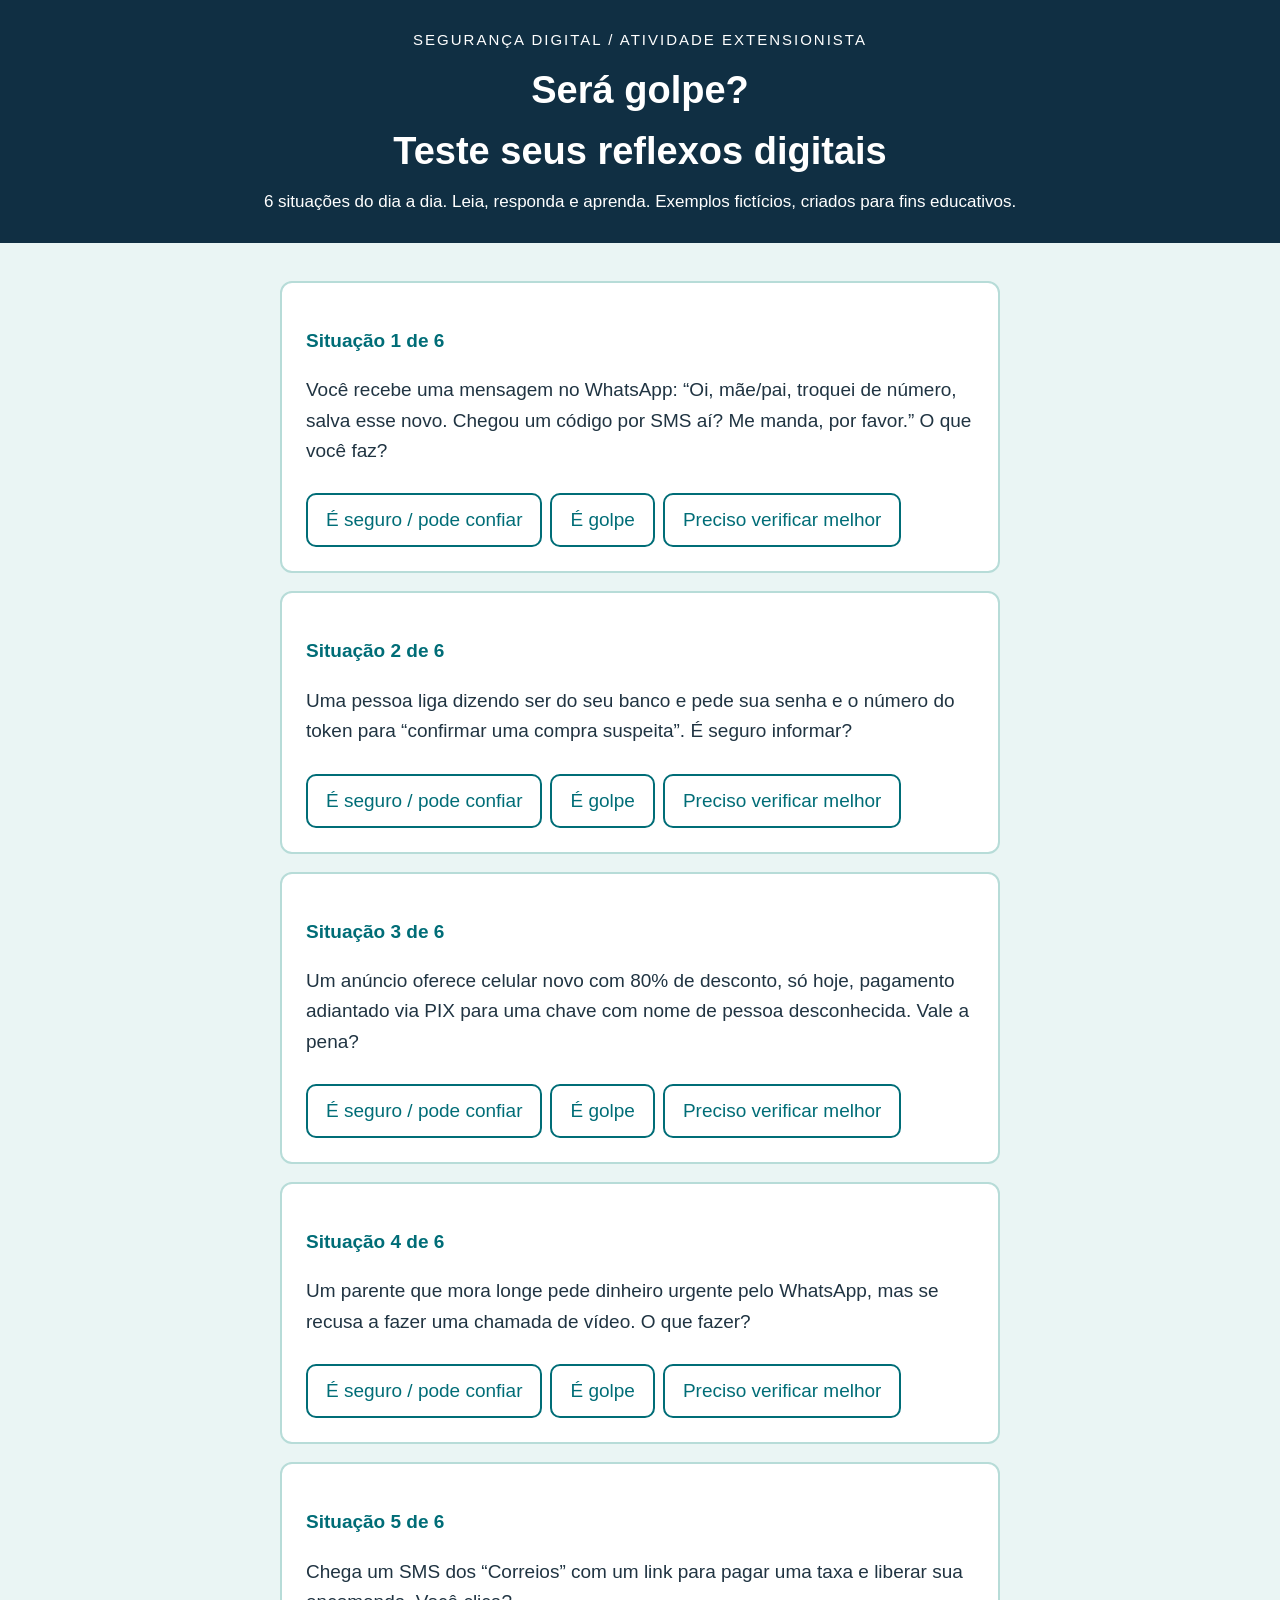
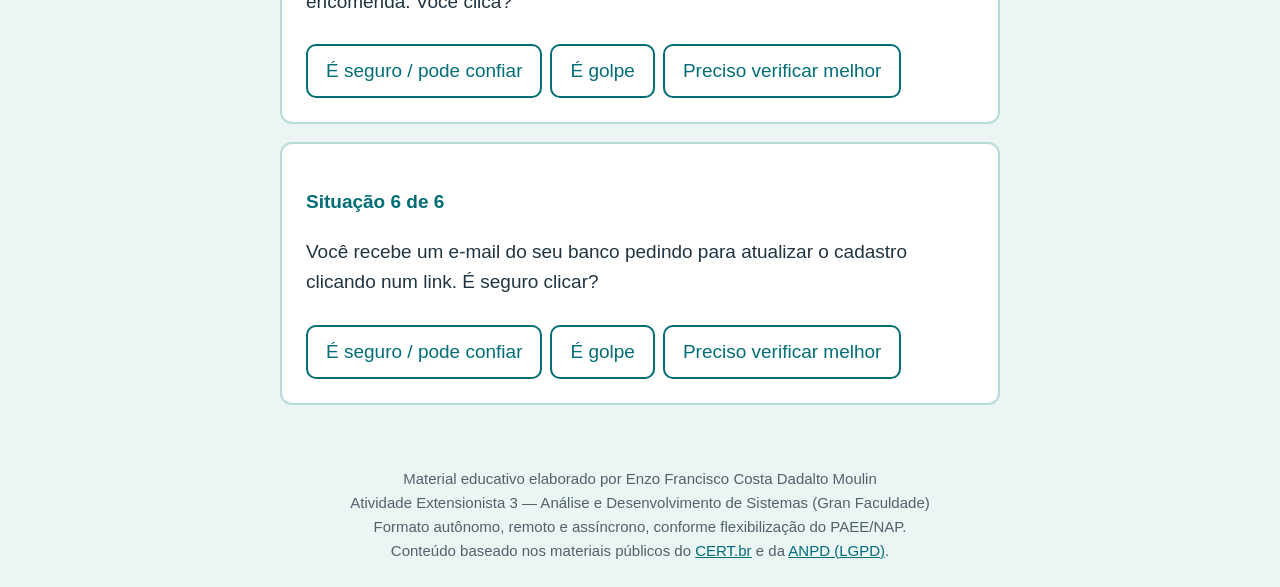
==== index.html @ cc142954 "AE3: página educativa interativa Será golpe?" ====
<!DOCTYPE html>
<html lang="pt-BR">
<head>
<meta charset="UTF-8">
<meta name="viewport" content="width=device-width, initial-scale=1.0">
<title>Será golpe? Teste seus reflexos digitais</title>
<style>
  :root { --navy:#102F43; --teal:#006D77; --pale:#EAF5F4; --ink:#203442; }
  * { box-sizing:border-box; }
  body { font-family:Verdana,Arial,sans-serif; background:var(--pale); color:var(--ink);
         margin:0; padding:0; font-size:19px; line-height:1.6; }
  header { background:var(--navy); color:#fff; padding:28px 20px; text-align:center; }
  header p { margin:6px 0 0; font-size:17px; }
  main { max-width:760px; margin:0 auto; padding:20px; }
  .card { background:#fff; border:2px solid #B7DCD8; border-radius:12px; padding:24px; margin:18px 0; }
  .qnum { color:var(--teal); font-weight:bold; }
  button { font-size:19px; padding:14px 18px; margin:8px 8px 0 0; border-radius:10px;
           border:2px solid var(--teal); background:#fff; color:var(--teal); cursor:pointer; }
  button:hover, button:focus { background:var(--teal); color:#fff; outline:3px solid #ffb703; }
  .feed { display:none; margin-top:16px; padding:16px; border-radius:10px; }
  .feed.ok { display:block; background:#e6f4ea; border:2px solid #1e7e34; }
  .feed.no { display:block; background:#fdecea; border:2px solid #b00020; }
  #resultado { display:none; }
  footer { text-align:center; font-size:15px; color:#52616C; padding:24px 16px; }
  a { color:var(--teal); }
</style>
</head>
<body>
<header>
  <div style="letter-spacing:2px;font-size:15px;">SEGURANÇA DIGITAL / ATIVIDADE EXTENSIONISTA</div>
  <h1 style="margin:8px 0 0;">Será golpe?<br>Teste seus reflexos digitais</h1>
  <p>6 situações do dia a dia. Leia, responda e aprenda. Exemplos fictícios, criados para fins educativos.</p>
</header>
<main id="quiz"></main>
<section class="card" id="resultado" aria-live="polite"></section>
<footer>
  Material educativo elaborado por Enzo Francisco Costa Dadalto Moulin<br>
  Atividade Extensionista 3 — Análise e Desenvolvimento de Sistemas (Gran Faculdade)<br>
  Formato autônomo, remoto e assíncrono, conforme flexibilização do PAEE/NAP.<br>
  Conteúdo baseado nos materiais públicos do <a href="https://cartilha.cert.br">CERT.br</a>
  e da <a href="https://www.gov.br/anpd/pt-br/legislacao">ANPD (LGPD)</a>.
</footer>
<script>
var PERGUNTAS = [
  { t: "Você recebe uma mensagem no WhatsApp: “Oi, mãe/pai, troquei de número, salva esse novo. Chegou um código por SMS aí? Me manda, por favor.” O que você faz?",
    exp: "É golpe. O código do SMS é a chave da sua conta: quem tem o código assume o seu WhatsApp. Nunca compartilhe códigos recebidos por SMS." },
  { t: "Uma pessoa liga dizendo ser do seu banco e pede sua senha e o número do token para “confirmar uma compra suspeita”. É seguro informar?",
    exp: "É golpe. Banco de verdade nunca pede senha nem token por telefone. Desligue e ligue você para o número oficial do banco." },
  { t: "Um anúncio oferece celular novo com 80% de desconto, só hoje, pagamento adiantado via PIX para uma chave com nome de pessoa desconhecida. Vale a pena?",
    exp: "É golpe. Desconto exagerado + pressa + PIX para desconhecido são os três sinais clássicos. Compre apenas em lojas e sites que você já conhece." },
  { t: "Um parente que mora longe pede dinheiro urgente pelo WhatsApp, mas se recusa a fazer uma chamada de vídeo. O que fazer?",
    exp: "Desconfie e verifique por outro canal: ligue para o número antigo da pessoa ou fale com outro familiar antes de transferir qualquer valor." },
  { t: "Chega um SMS dos “Correios” com um link para pagar uma taxa e liberar sua encomenda. Você clica?",
    exp: "É golpe (phishing). Correios e bancos não cobram taxas por SMS com link. Apague a mensagem e consulte apenas o site ou aplicativo oficial." },
  { t: "Você recebe um e-mail do seu banco pedindo para atualizar o cadastro clicando num link. É seguro clicar?",
    exp: "É golpe (na maioria dos casos). Não clique no link do e-mail: abra o aplicativo oficial do banco ou digite você o endereço do site. Links por e-mail podem levar a páginas falsas." }
];
var OPS = ["É seguro / pode confiar", "É golpe", "Preciso verificar melhor"];
// índice da resposta correta por pergunta (0, 1 ou 2)
var CERTAS = [1, 1, 1, 2, 1, 1];
var acertos = 0, respondidas = 0;
var box = document.getElementById("quiz");

PERGUNTAS.forEach(function(p, i) {
  var c = document.createElement("div");
  c.className = "card";
  var h = "<p><span class='qnum'>Situação " + (i+1) + " de 6</span></p><p>" + p.t + "</p>";
  OPS.forEach(function(op, j) {
    h += "<button data-q='" + i + "' data-o='" + j + "'>" + op + "</button>";
  });
  h += "<div class='feed' id='f" + i + "'></div>";
  c.innerHTML = h;
  box.appendChild(c);
});
box.addEventListener("click", function(e) {
  if (e.target.tagName !== "BUTTON" || e.target.disabled) return;
  var q = +e.target.getAttribute("data-q"), o = +e.target.getAttribute("data-o");
  var btns = box.querySelectorAll("button[data-q='" + q + "']");
  btns.forEach(function(b){ b.disabled = true; });
  var f = document.getElementById("f" + q);
  if (o === CERTAS[q]) { acertos++; f.className = "feed ok"; f.innerHTML = "<strong>✔ Correto.</strong> " + PERGUNTAS[q].exp; }
  else { f.className = "feed no"; f.innerHTML = "<strong>✘ Atenção.</strong> " + PERGUNTAS[q].exp; }
  respondidas++;
  if (respondidas === 6) mostraResultado();
});
function mostraResultado() {
  var r = document.getElementById("resultado");
  var msg = acertos === 6 ? "Excelente! Você identificou todos os sinais de golpe."
    : acertos >= 4 ? "Muito bem! Revise as situações que passaram e compartilhe este teste com sua família."
    : "Vale reler com calma: golpe bom é o que parece urgente. Na dúvida, nunca informe senhas, códigos ou faça PIX para desconhecidos.";
  r.style.display = "block";
  r.innerHTML = "<h2>Seu resultado: " + acertos + " de 6</h2><p>" + msg + "</p>" +
    "<p><strong>Regras de ouro:</strong> 1) Nunca compartilhe senhas, códigos de SMS ou token. " +
    "2) Desconfie de pressa, desconto exagerado e prêmios. " +
    "3) Confira por outro canal antes de transferir dinheiro. " +
    "4) Acesse bancos e lojas digitando o endereço ou pelo aplicativo oficial.</p>";
  r.scrollIntoView();
}
</script>
</body>
</html>
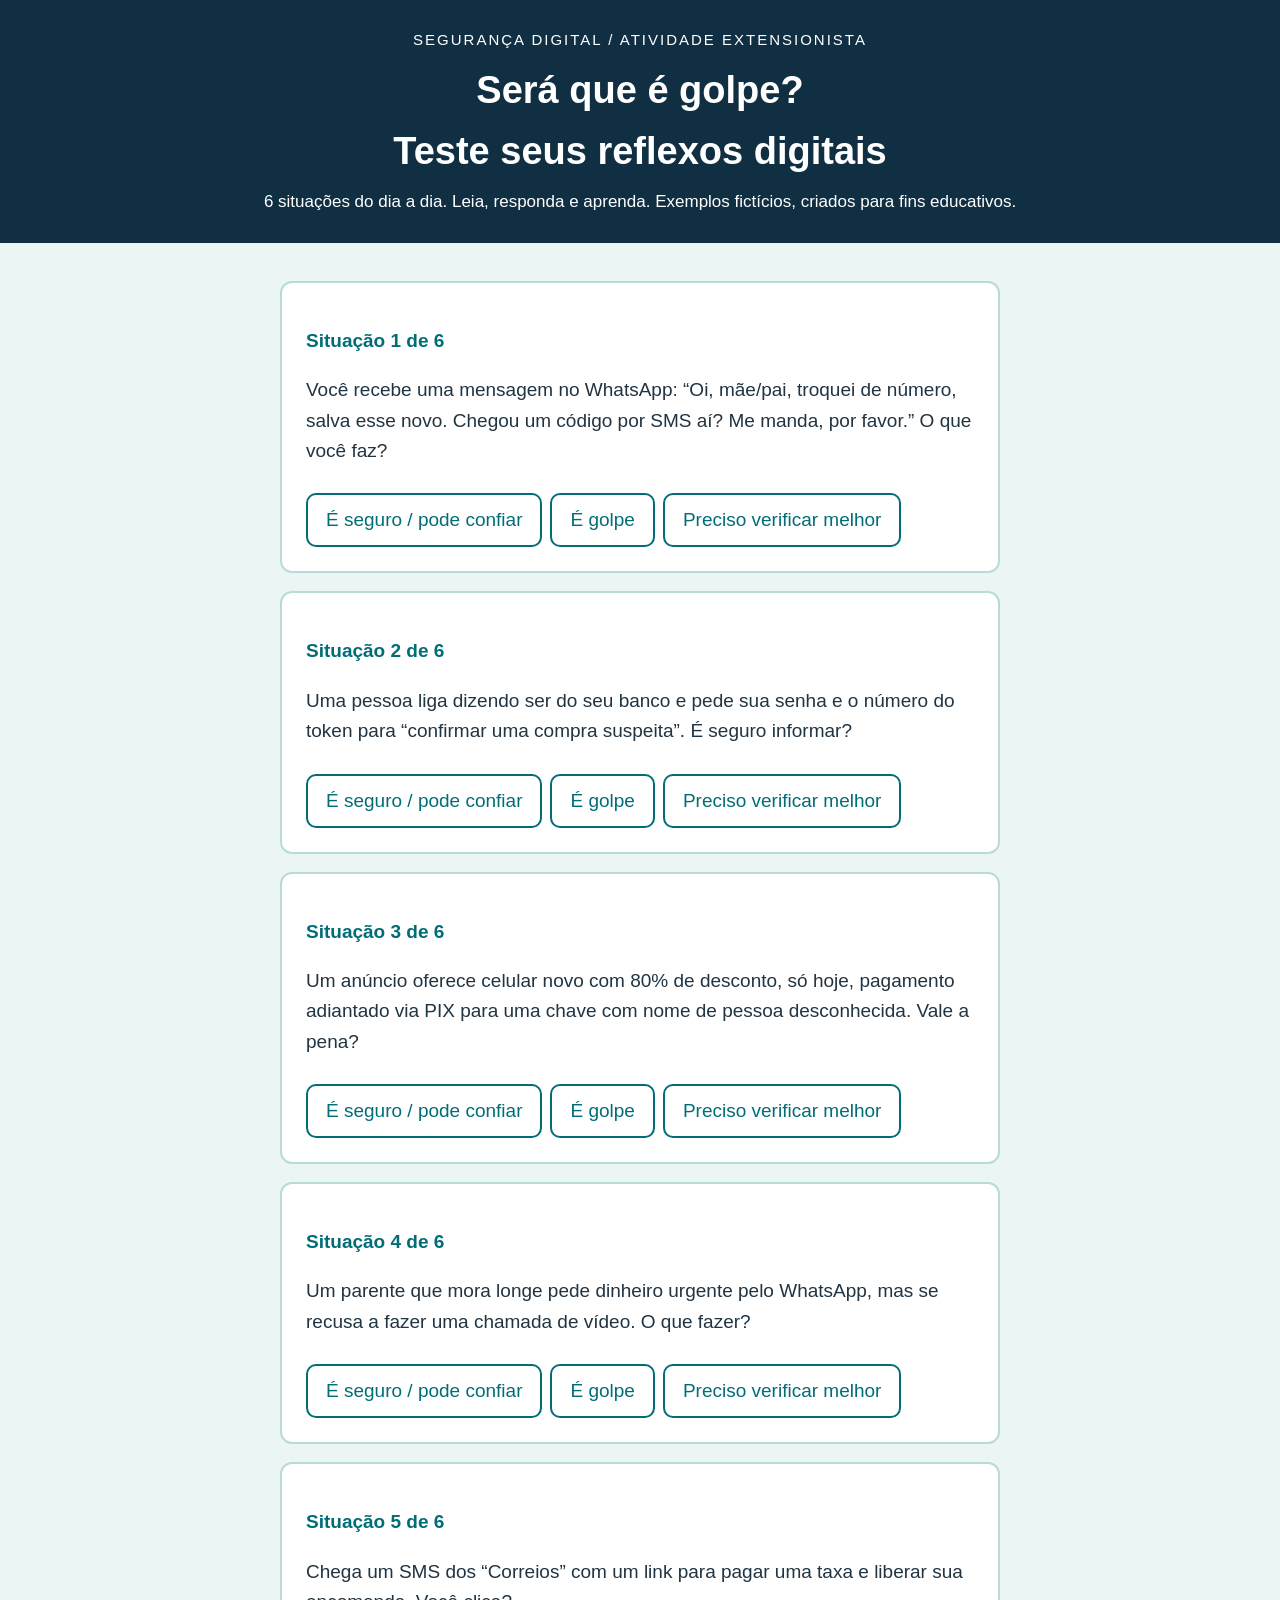
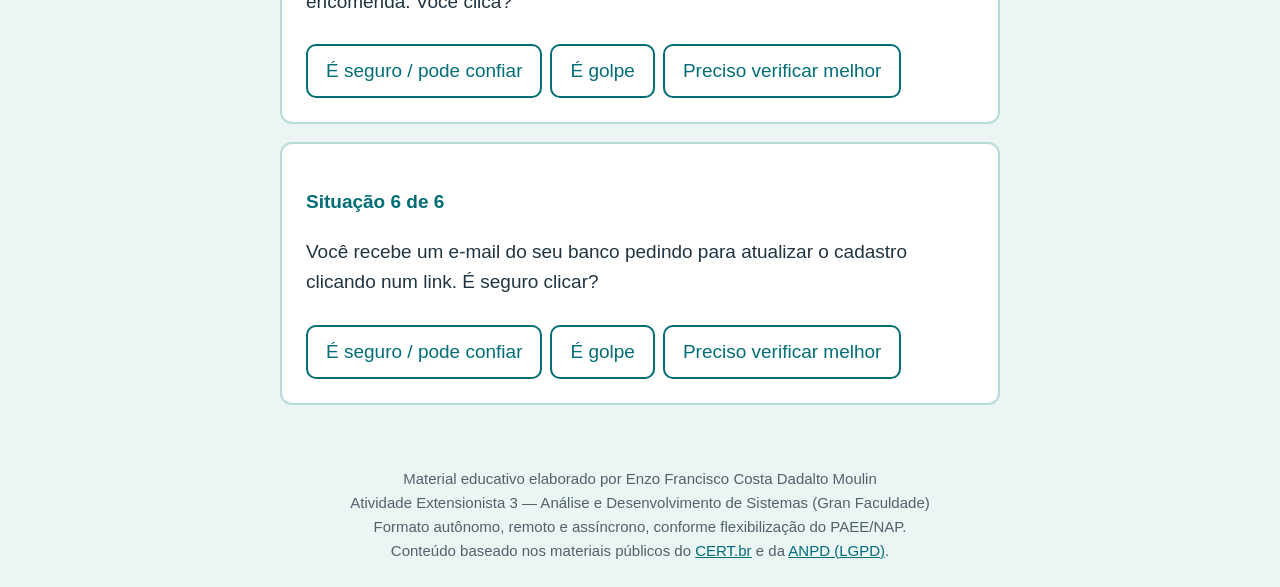
==== commit 4eae102c: "Renomeia para Será que é golpe?" ====
--- a/index.html
+++ b/index.html
@@ -3,7 +3,7 @@
 <head>
 <meta charset="UTF-8">
 <meta name="viewport" content="width=device-width, initial-scale=1.0">
-<title>Será golpe? Teste seus reflexos digitais</title>
+<title>Será que é golpe? Teste seus reflexos digitais</title>
 <style>
   :root { --navy:#102F43; --teal:#006D77; --pale:#EAF5F4; --ink:#203442; }
   * { box-sizing:border-box; }
@@ -28,7 +28,7 @@
 <body>
 <header>
   <div style="letter-spacing:2px;font-size:15px;">SEGURANÇA DIGITAL / ATIVIDADE EXTENSIONISTA</div>
-  <h1 style="margin:8px 0 0;">Será golpe?<br>Teste seus reflexos digitais</h1>
+  <h1 style="margin:8px 0 0;">Será que é golpe?<br>Teste seus reflexos digitais</h1>
   <p>6 situações do dia a dia. Leia, responda e aprenda. Exemplos fictícios, criados para fins educativos.</p>
 </header>
 <main id="quiz"></main>
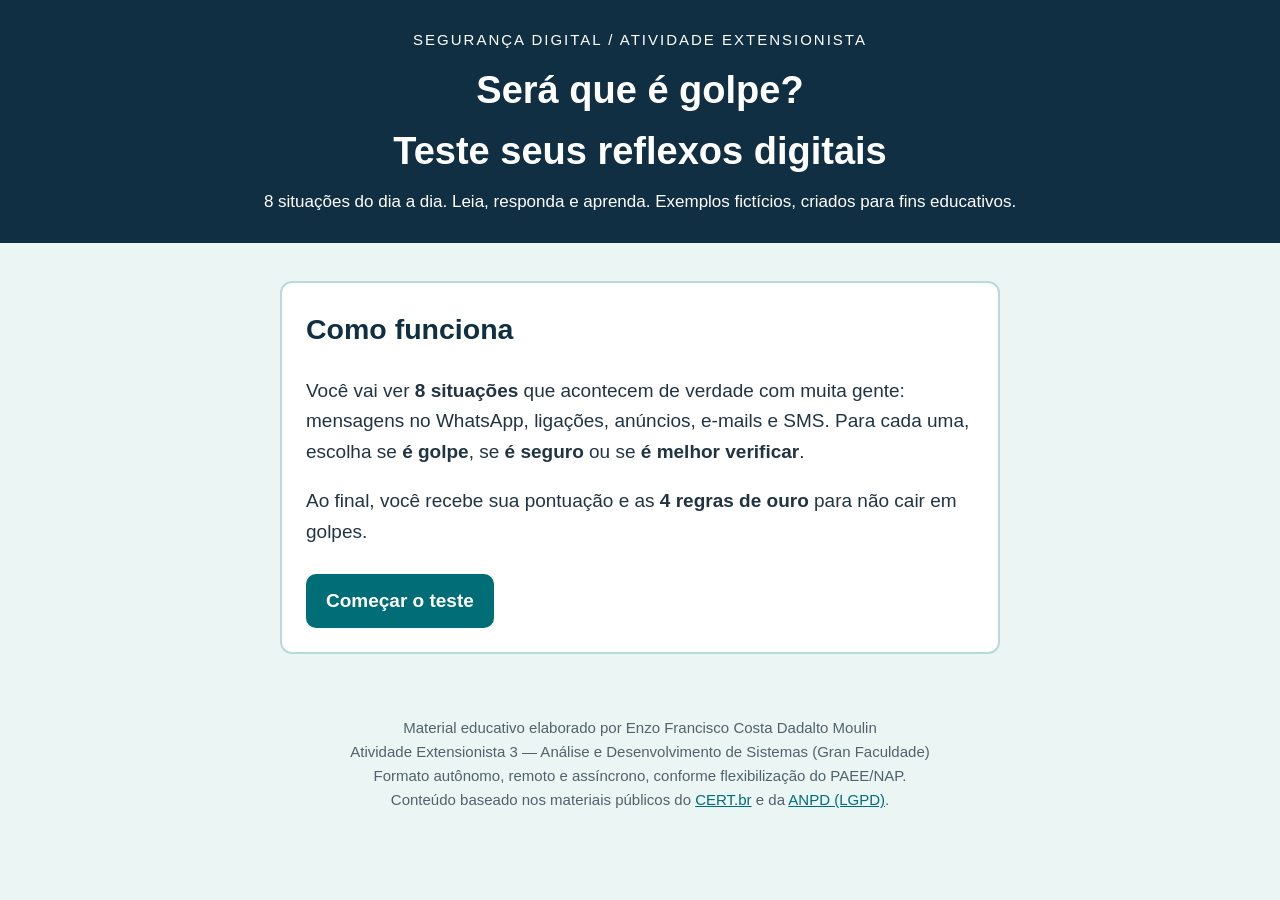
==== commit 306a83b1: "AE3: tela inicial, progresso, 8 situações, resultado com refazer/compartilhar" ====
--- a/index.html
+++ b/index.html
@@ -17,10 +17,15 @@
   button { font-size:19px; padding:14px 18px; margin:8px 8px 0 0; border-radius:10px;
            border:2px solid var(--teal); background:#fff; color:var(--teal); cursor:pointer; }
   button:hover, button:focus { background:var(--teal); color:#fff; outline:3px solid #ffb703; }
+  button:disabled { opacity:.55; cursor:default; }
+  button:disabled:hover { background:#fff; color:var(--teal); outline:none; }
   .feed { display:none; margin-top:16px; padding:16px; border-radius:10px; }
   .feed.ok { display:block; background:#e6f4ea; border:2px solid #1e7e34; }
   .feed.no { display:block; background:#fdecea; border:2px solid #b00020; }
-  #resultado { display:none; }
+  #barra { height:14px; background:#d3dedf; border-radius:8px; margin:6px 0 0; overflow:hidden; display:none; }
+  #barra > div { height:100%; width:0; background:var(--teal); border-radius:8px; transition:width .3s; }
+  #pcont { display:none; color:var(--teal); font-weight:bold; margin:10px 0 0; }
+  .bigbtn { background:var(--teal); color:#fff; font-weight:bold; }
   footer { text-align:center; font-size:15px; color:#52616C; padding:24px 16px; }
   a { color:var(--teal); }
 </style>
@@ -29,10 +34,22 @@
 <header>
   <div style="letter-spacing:2px;font-size:15px;">SEGURANÇA DIGITAL / ATIVIDADE EXTENSIONISTA</div>
   <h1 style="margin:8px 0 0;">Será que é golpe?<br>Teste seus reflexos digitais</h1>
-  <p>6 situações do dia a dia. Leia, responda e aprenda. Exemplos fictícios, criados para fins educativos.</p>
+  <p>8 situações do dia a dia. Leia, responda e aprenda. Exemplos fictícios, criados para fins educativos.</p>
 </header>
-<main id="quiz"></main>
-<section class="card" id="resultado" aria-live="polite"></section>
+<main>
+  <div id="pcont">Pergunta 1 de 8</div>
+  <div id="barra" aria-hidden="true"><div id="preench"></div></div>
+  <section class="card" id="inicio">
+    <h2 style="margin-top:0;color:var(--navy);">Como funciona</h2>
+    <p>Você vai ver <strong>8 situações</strong> que acontecem de verdade com muita gente:
+    mensagens no WhatsApp, ligações, anúncios, e-mails e SMS. Para cada uma, escolha se
+    <strong>é golpe</strong>, se <strong>é seguro</strong> ou se <strong>é melhor verificar</strong>.</p>
+    <p>Ao final, você recebe sua pontuação e as <strong>4 regras de ouro</strong> para não cair em golpes.</p>
+    <button class="bigbtn" id="comecar">Começar o teste</button>
+  </section>
+  <div id="quiz" style="display:none;"></div>
+  <section class="card" id="resultado" style="display:none;" aria-live="polite"></section>
+</main>
 <footer>
   Material educativo elaborado por Enzo Francisco Costa Dadalto Moulin<br>
   Atividade Extensionista 3 — Análise e Desenvolvimento de Sistemas (Gran Faculdade)<br>
@@ -53,24 +70,35 @@
   { t: "Chega um SMS dos “Correios” com um link para pagar uma taxa e liberar sua encomenda. Você clica?",
     exp: "É golpe (phishing). Correios e bancos não cobram taxas por SMS com link. Apague a mensagem e consulte apenas o site ou aplicativo oficial." },
   { t: "Você recebe um e-mail do seu banco pedindo para atualizar o cadastro clicando num link. É seguro clicar?",
-    exp: "É golpe (na maioria dos casos). Não clique no link do e-mail: abra o aplicativo oficial do banco ou digite você o endereço do site. Links por e-mail podem levar a páginas falsas." }
+    exp: "É golpe na maioria dos casos. Não clique no link do e-mail: abra o aplicativo oficial do banco ou digite você o endereço do site. Links por e-mail podem levar a páginas falsas." },
+  { t: "Um perfil recém-criado numa rede social, sem foto e quase sem seguidores, oferece uma vaga de emprego com salário alto, mas pede uma “taxa de cadastro” antecipada. É oportunidade?",
+    exp: "É golpe. Emprego de verdade nunca cobra taxa para contratar. Desconfie de perfis novos com ofertas boas demais e nunca pague para conseguir trabalho." },
+  { t: "Uma loja onde você já tem cadastro envia um e-mail com uma oferta e um botão para “ver a promoção”. Como aproveitar com segurança?",
+    exp: "Verifique por conta própria: em vez de clicar no botão do e-mail, abra o aplicativo ou o site da loja digitando o endereço. Se a oferta existir lá, é segura." }
 ];
 var OPS = ["É seguro / pode confiar", "É golpe", "Preciso verificar melhor"];
-// índice da resposta correta por pergunta (0, 1 ou 2)
-var CERTAS = [1, 1, 1, 2, 1, 1];
+var CERTAS = [1, 1, 1, 2, 1, 1, 1, 2];
+var TOTAL = PERGUNTAS.length;
 var acertos = 0, respondidas = 0;
 var box = document.getElementById("quiz");
 
 PERGUNTAS.forEach(function(p, i) {
   var c = document.createElement("div");
   c.className = "card";
-  var h = "<p><span class='qnum'>Situação " + (i+1) + " de 6</span></p><p>" + p.t + "</p>";
+  var h = "<p><span class='qnum'>Situação " + (i+1) + " de " + TOTAL + "</span></p><p>" + p.t + "</p>";
   OPS.forEach(function(op, j) {
     h += "<button data-q='" + i + "' data-o='" + j + "'>" + op + "</button>";
   });
   h += "<div class='feed' id='f" + i + "'></div>";
   c.innerHTML = h;
   box.appendChild(c);
+});
+document.getElementById("comecar").addEventListener("click", function() {
+  document.getElementById("inicio").style.display = "none";
+  box.style.display = "block";
+  document.getElementById("barra").style.display = "block";
+  document.getElementById("pcont").style.display = "block";
+  box.scrollIntoView();
 });
 box.addEventListener("click", function(e) {
   if (e.target.tagName !== "BUTTON" || e.target.disabled) return;
@@ -81,20 +109,37 @@
   if (o === CERTAS[q]) { acertos++; f.className = "feed ok"; f.innerHTML = "<strong>✔ Correto.</strong> " + PERGUNTAS[q].exp; }
   else { f.className = "feed no"; f.innerHTML = "<strong>✘ Atenção.</strong> " + PERGUNTAS[q].exp; }
   respondidas++;
-  if (respondidas === 6) mostraResultado();
+  document.getElementById("preench").style.width = (respondidas / TOTAL * 100) + "%";
+  document.getElementById("pcont").textContent = respondidas < TOTAL
+    ? "Pergunta " + (respondidas + 1) + " de " + TOTAL
+    : "Teste concluído!";
+  if (respondidas === TOTAL) mostraResultado();
 });
 function mostraResultado() {
   var r = document.getElementById("resultado");
-  var msg = acertos === 6 ? "Excelente! Você identificou todos os sinais de golpe."
-    : acertos >= 4 ? "Muito bem! Revise as situações que passaram e compartilhe este teste com sua família."
+  var msg = acertos === TOTAL ? "Excelente! Você identificou todos os sinais de golpe."
+    : acertos >= 6 ? "Muito bem! Revise as situações que passaram e compartilhe este teste com sua família."
     : "Vale reler com calma: golpe bom é o que parece urgente. Na dúvida, nunca informe senhas, códigos ou faça PIX para desconhecidos.";
   r.style.display = "block";
-  r.innerHTML = "<h2>Seu resultado: " + acertos + " de 6</h2><p>" + msg + "</p>" +
-    "<p><strong>Regras de ouro:</strong> 1) Nunca compartilhe senhas, códigos de SMS ou token. " +
+  r.innerHTML = "<h2 style='margin-top:0;color:var(--navy);'>Seu resultado: " + acertos + " de " + TOTAL + "</h2><p>" + msg + "</p>" +
+    "<p><strong>As 4 regras de ouro:</strong> 1) Nunca compartilhe senhas, códigos de SMS ou token. " +
     "2) Desconfie de pressa, desconto exagerado e prêmios. " +
     "3) Confira por outro canal antes de transferir dinheiro. " +
-    "4) Acesse bancos e lojas digitando o endereço ou pelo aplicativo oficial.</p>";
+    "4) Acesse bancos e lojas digitando o endereço ou pelo aplicativo oficial.</p>" +
+    "<button class='bigbtn' id='refazer'>Refazer o teste</button>" +
+    "<button id='compartilhar'>Compartilhar este teste</button>" +
+    "<p id='copiado' style='display:none;color:var(--teal);font-weight:bold;'>✔ Link copiado! Cole onde quiser compartilhar.</p>";
   r.scrollIntoView();
+  document.getElementById("refazer").addEventListener("click", function() { location.reload(); });
+  document.getElementById("compartilhar").addEventListener("click", function() {
+    var url = location.href;
+    if (navigator.share) { navigator.share({ title: document.title, url: url }); }
+    else if (navigator.clipboard) {
+      navigator.clipboard.writeText(url).then(function() {
+        document.getElementById("copiado").style.display = "block";
+      });
+    }
+  });
 }
 </script>
 </body>
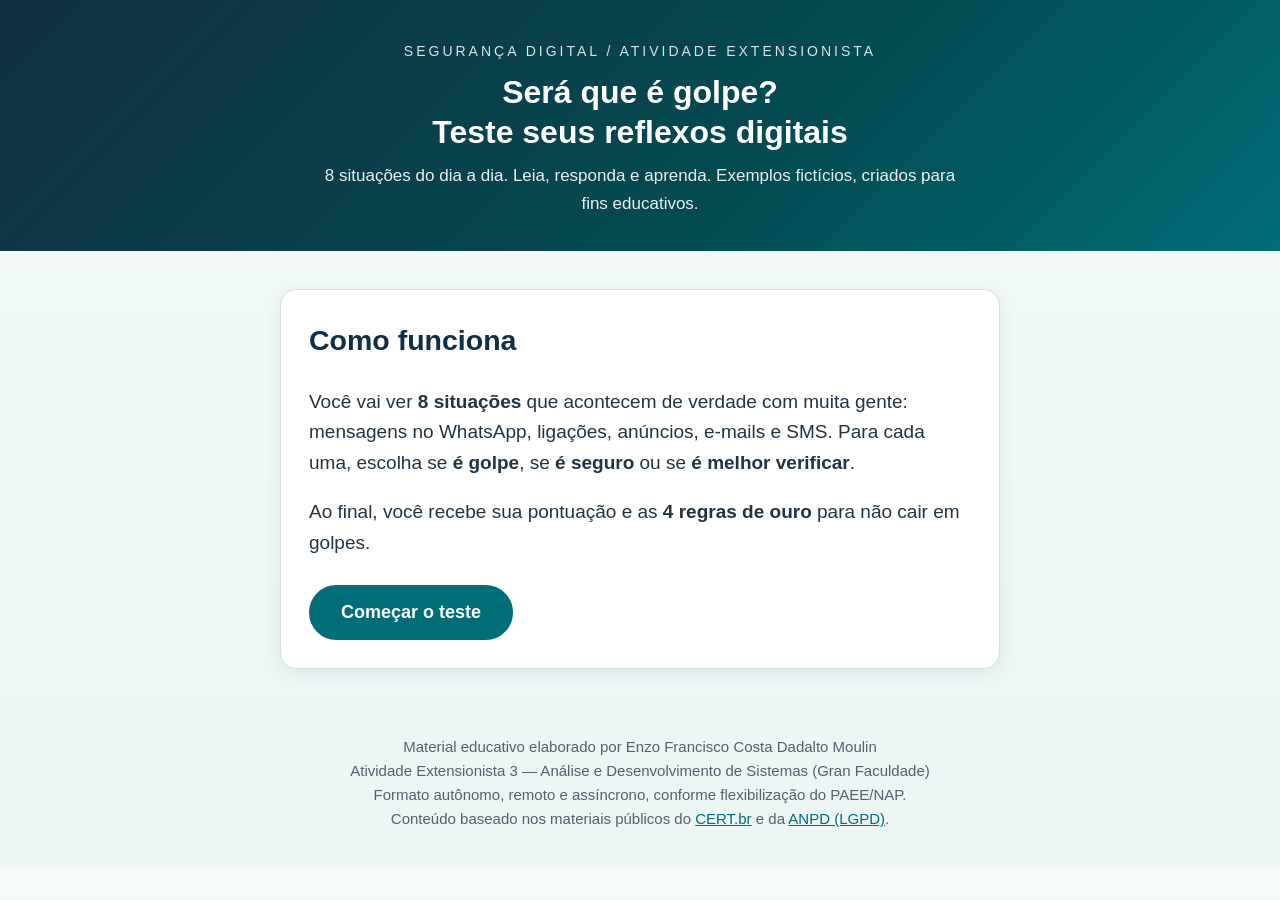
==== commit 5d96bee1: "Portfólio: arquivos separados, redesign moderno, demo no README" ====
--- a/index.html
+++ b/index.html
@@ -3,37 +3,14 @@
 <head>
 <meta charset="UTF-8">
 <meta name="viewport" content="width=device-width, initial-scale=1.0">
+<meta name="description" content="Quiz educativo interativo com 8 situações do dia a dia sobre golpes digitais. Atividade Extensionista 3 — ADS (Gran Faculdade).">
 <title>Será que é golpe? Teste seus reflexos digitais</title>
-<style>
-  :root { --navy:#102F43; --teal:#006D77; --pale:#EAF5F4; --ink:#203442; }
-  * { box-sizing:border-box; }
-  body { font-family:Verdana,Arial,sans-serif; background:var(--pale); color:var(--ink);
-         margin:0; padding:0; font-size:19px; line-height:1.6; }
-  header { background:var(--navy); color:#fff; padding:28px 20px; text-align:center; }
-  header p { margin:6px 0 0; font-size:17px; }
-  main { max-width:760px; margin:0 auto; padding:20px; }
-  .card { background:#fff; border:2px solid #B7DCD8; border-radius:12px; padding:24px; margin:18px 0; }
-  .qnum { color:var(--teal); font-weight:bold; }
-  button { font-size:19px; padding:14px 18px; margin:8px 8px 0 0; border-radius:10px;
-           border:2px solid var(--teal); background:#fff; color:var(--teal); cursor:pointer; }
-  button:hover, button:focus { background:var(--teal); color:#fff; outline:3px solid #ffb703; }
-  button:disabled { opacity:.55; cursor:default; }
-  button:disabled:hover { background:#fff; color:var(--teal); outline:none; }
-  .feed { display:none; margin-top:16px; padding:16px; border-radius:10px; }
-  .feed.ok { display:block; background:#e6f4ea; border:2px solid #1e7e34; }
-  .feed.no { display:block; background:#fdecea; border:2px solid #b00020; }
-  #barra { height:14px; background:#d3dedf; border-radius:8px; margin:6px 0 0; overflow:hidden; display:none; }
-  #barra > div { height:100%; width:0; background:var(--teal); border-radius:8px; transition:width .3s; }
-  #pcont { display:none; color:var(--teal); font-weight:bold; margin:10px 0 0; }
-  .bigbtn { background:var(--teal); color:#fff; font-weight:bold; }
-  footer { text-align:center; font-size:15px; color:#52616C; padding:24px 16px; }
-  a { color:var(--teal); }
-</style>
+<link rel="stylesheet" href="styles.css">
 </head>
 <body>
 <header>
-  <div style="letter-spacing:2px;font-size:15px;">SEGURANÇA DIGITAL / ATIVIDADE EXTENSIONISTA</div>
-  <h1 style="margin:8px 0 0;">Será que é golpe?<br>Teste seus reflexos digitais</h1>
+  <div class="kicker">SEGURANÇA DIGITAL / ATIVIDADE EXTENSIONISTA</div>
+  <h1>Será que é golpe?<br>Teste seus reflexos digitais</h1>
   <p>8 situações do dia a dia. Leia, responda e aprenda. Exemplos fictícios, criados para fins educativos.</p>
 </header>
 <main>
@@ -57,90 +34,6 @@
   Conteúdo baseado nos materiais públicos do <a href="https://cartilha.cert.br">CERT.br</a>
   e da <a href="https://www.gov.br/anpd/pt-br/legislacao">ANPD (LGPD)</a>.
 </footer>
-<script>
-var PERGUNTAS = [
-  { t: "Você recebe uma mensagem no WhatsApp: “Oi, mãe/pai, troquei de número, salva esse novo. Chegou um código por SMS aí? Me manda, por favor.” O que você faz?",
-    exp: "É golpe. O código do SMS é a chave da sua conta: quem tem o código assume o seu WhatsApp. Nunca compartilhe códigos recebidos por SMS." },
-  { t: "Uma pessoa liga dizendo ser do seu banco e pede sua senha e o número do token para “confirmar uma compra suspeita”. É seguro informar?",
-    exp: "É golpe. Banco de verdade nunca pede senha nem token por telefone. Desligue e ligue você para o número oficial do banco." },
-  { t: "Um anúncio oferece celular novo com 80% de desconto, só hoje, pagamento adiantado via PIX para uma chave com nome de pessoa desconhecida. Vale a pena?",
-    exp: "É golpe. Desconto exagerado + pressa + PIX para desconhecido são os três sinais clássicos. Compre apenas em lojas e sites que você já conhece." },
-  { t: "Um parente que mora longe pede dinheiro urgente pelo WhatsApp, mas se recusa a fazer uma chamada de vídeo. O que fazer?",
-    exp: "Desconfie e verifique por outro canal: ligue para o número antigo da pessoa ou fale com outro familiar antes de transferir qualquer valor." },
-  { t: "Chega um SMS dos “Correios” com um link para pagar uma taxa e liberar sua encomenda. Você clica?",
-    exp: "É golpe (phishing). Correios e bancos não cobram taxas por SMS com link. Apague a mensagem e consulte apenas o site ou aplicativo oficial." },
-  { t: "Você recebe um e-mail do seu banco pedindo para atualizar o cadastro clicando num link. É seguro clicar?",
-    exp: "É golpe na maioria dos casos. Não clique no link do e-mail: abra o aplicativo oficial do banco ou digite você o endereço do site. Links por e-mail podem levar a páginas falsas." },
-  { t: "Um perfil recém-criado numa rede social, sem foto e quase sem seguidores, oferece uma vaga de emprego com salário alto, mas pede uma “taxa de cadastro” antecipada. É oportunidade?",
-    exp: "É golpe. Emprego de verdade nunca cobra taxa para contratar. Desconfie de perfis novos com ofertas boas demais e nunca pague para conseguir trabalho." },
-  { t: "Uma loja onde você já tem cadastro envia um e-mail com uma oferta e um botão para “ver a promoção”. Como aproveitar com segurança?",
-    exp: "Verifique por conta própria: em vez de clicar no botão do e-mail, abra o aplicativo ou o site da loja digitando o endereço. Se a oferta existir lá, é segura." }
-];
-var OPS = ["É seguro / pode confiar", "É golpe", "Preciso verificar melhor"];
-var CERTAS = [1, 1, 1, 2, 1, 1, 1, 2];
-var TOTAL = PERGUNTAS.length;
-var acertos = 0, respondidas = 0;
-var box = document.getElementById("quiz");
-
-PERGUNTAS.forEach(function(p, i) {
-  var c = document.createElement("div");
-  c.className = "card";
-  var h = "<p><span class='qnum'>Situação " + (i+1) + " de " + TOTAL + "</span></p><p>" + p.t + "</p>";
-  OPS.forEach(function(op, j) {
-    h += "<button data-q='" + i + "' data-o='" + j + "'>" + op + "</button>";
-  });
-  h += "<div class='feed' id='f" + i + "'></div>";
-  c.innerHTML = h;
-  box.appendChild(c);
-});
-document.getElementById("comecar").addEventListener("click", function() {
-  document.getElementById("inicio").style.display = "none";
-  box.style.display = "block";
-  document.getElementById("barra").style.display = "block";
-  document.getElementById("pcont").style.display = "block";
-  box.scrollIntoView();
-});
-box.addEventListener("click", function(e) {
-  if (e.target.tagName !== "BUTTON" || e.target.disabled) return;
-  var q = +e.target.getAttribute("data-q"), o = +e.target.getAttribute("data-o");
-  var btns = box.querySelectorAll("button[data-q='" + q + "']");
-  btns.forEach(function(b){ b.disabled = true; });
-  var f = document.getElementById("f" + q);
-  if (o === CERTAS[q]) { acertos++; f.className = "feed ok"; f.innerHTML = "<strong>✔ Correto.</strong> " + PERGUNTAS[q].exp; }
-  else { f.className = "feed no"; f.innerHTML = "<strong>✘ Atenção.</strong> " + PERGUNTAS[q].exp; }
-  respondidas++;
-  document.getElementById("preench").style.width = (respondidas / TOTAL * 100) + "%";
-  document.getElementById("pcont").textContent = respondidas < TOTAL
-    ? "Pergunta " + (respondidas + 1) + " de " + TOTAL
-    : "Teste concluído!";
-  if (respondidas === TOTAL) mostraResultado();
-});
-function mostraResultado() {
-  var r = document.getElementById("resultado");
-  var msg = acertos === TOTAL ? "Excelente! Você identificou todos os sinais de golpe."
-    : acertos >= 6 ? "Muito bem! Revise as situações que passaram e compartilhe este teste com sua família."
-    : "Vale reler com calma: golpe bom é o que parece urgente. Na dúvida, nunca informe senhas, códigos ou faça PIX para desconhecidos.";
-  r.style.display = "block";
-  r.innerHTML = "<h2 style='margin-top:0;color:var(--navy);'>Seu resultado: " + acertos + " de " + TOTAL + "</h2><p>" + msg + "</p>" +
-    "<p><strong>As 4 regras de ouro:</strong> 1) Nunca compartilhe senhas, códigos de SMS ou token. " +
-    "2) Desconfie de pressa, desconto exagerado e prêmios. " +
-    "3) Confira por outro canal antes de transferir dinheiro. " +
-    "4) Acesse bancos e lojas digitando o endereço ou pelo aplicativo oficial.</p>" +
-    "<button class='bigbtn' id='refazer'>Refazer o teste</button>" +
-    "<button id='compartilhar'>Compartilhar este teste</button>" +
-    "<p id='copiado' style='display:none;color:var(--teal);font-weight:bold;'>✔ Link copiado! Cole onde quiser compartilhar.</p>";
-  r.scrollIntoView();
-  document.getElementById("refazer").addEventListener("click", function() { location.reload(); });
-  document.getElementById("compartilhar").addEventListener("click", function() {
-    var url = location.href;
-    if (navigator.share) { navigator.share({ title: document.title, url: url }); }
-    else if (navigator.clipboard) {
-      navigator.clipboard.writeText(url).then(function() {
-        document.getElementById("copiado").style.display = "block";
-      });
-    }
-  });
-}
-</script>
+<script src="app.js"></script>
 </body>
 </html>
--- a/styles.css
+++ b/styles.css
@@ -0,0 +1,66 @@
+:root {
+  --navy: #102f43;
+  --teal: #006d77;
+  --teal-dark: #044b52;
+  --pale: #eaf5f4;
+  --ink: #203442;
+  --muted: #52616c;
+  --ok-bg: #e6f4ea;
+  --ok-line: #1e7e34;
+  --no-bg: #fdecea;
+  --no-line: #b00020;
+  --radius: 16px;
+}
+* { box-sizing: border-box; }
+body {
+  font-family: "Segoe UI", Verdana, Arial, sans-serif;
+  background: linear-gradient(180deg, #f4faf9 0%, var(--pale) 100%);
+  color: var(--ink);
+  margin: 0; padding: 0;
+  font-size: 19px; line-height: 1.6;
+}
+header {
+  background: linear-gradient(135deg, var(--navy) 0%, var(--teal-dark) 60%, var(--teal) 100%);
+  color: #fff; padding: 40px 20px 34px; text-align: center;
+}
+header .kicker { letter-spacing: 3px; font-size: 14px; opacity: .85; }
+header h1 { margin: 10px 0 0; font-size: 2rem; line-height: 1.25; }
+header p { margin: 10px auto 0; font-size: 17px; max-width: 640px; opacity: .92; }
+main { max-width: 760px; margin: 0 auto; padding: 20px; }
+.card {
+  background: #fff; border: 1px solid #d3dedf; border-radius: var(--radius);
+  padding: 28px; margin: 18px 0; box-shadow: 0 4px 18px rgba(16, 47, 67, .08);
+}
+.qnum {
+  display: inline-block; color: #fff; background: var(--teal);
+  font-weight: bold; font-size: 15px; border-radius: 999px; padding: 4px 14px; margin-bottom: 6px;
+}
+button {
+  font-size: 18px; padding: 13px 20px; margin: 8px 8px 0 0; border-radius: 999px;
+  border: 2px solid var(--teal); background: #fff; color: var(--teal); cursor: pointer;
+  transition: transform .12s ease, background .12s ease, color .12s ease;
+}
+button:hover, button:focus { background: var(--teal); color: #fff; outline: 3px solid #ffb703; transform: translateY(-1px); }
+button:disabled { opacity: .55; cursor: default; transform: none; }
+button:disabled:hover { background: #fff; color: var(--teal); outline: none; }
+.bigbtn { background: var(--teal); color: #fff; font-weight: bold; padding: 15px 30px; }
+.feed { display: none; margin-top: 16px; padding: 16px 18px; border-radius: 12px; }
+.feed.ok { display: block; background: var(--ok-bg); border: 2px solid var(--ok-line); }
+.feed.no { display: block; background: var(--no-bg); border: 2px solid var(--no-line); }
+#pcont { display: none; color: var(--teal); font-weight: bold; margin: 10px 0 0; }
+#barra { height: 12px; background: #d3dedf; border-radius: 8px; margin: 8px 0 0; overflow: hidden; display: none; }
+#barra > div { height: 100%; width: 0; background: linear-gradient(90deg, var(--teal), #2aa198); border-radius: 8px; transition: width .3s ease; }
+.score {
+  display: inline-block; font-size: 2.2rem; font-weight: bold; color: #fff;
+  background: linear-gradient(135deg, var(--teal), var(--navy));
+  border-radius: 50%; width: 110px; height: 110px; line-height: 110px; text-align: center;
+}
+#copiado { display: none; color: var(--teal); font-weight: bold; }
+footer { text-align: center; font-size: 15px; color: var(--muted); padding: 28px 16px 34px; }
+a { color: var(--teal); }
+@media (max-width: 520px) {
+  body { font-size: 17px; }
+  header h1 { font-size: 1.6rem; }
+  .card { padding: 20px; }
+  button { width: 100%; margin-right: 0; }
+}
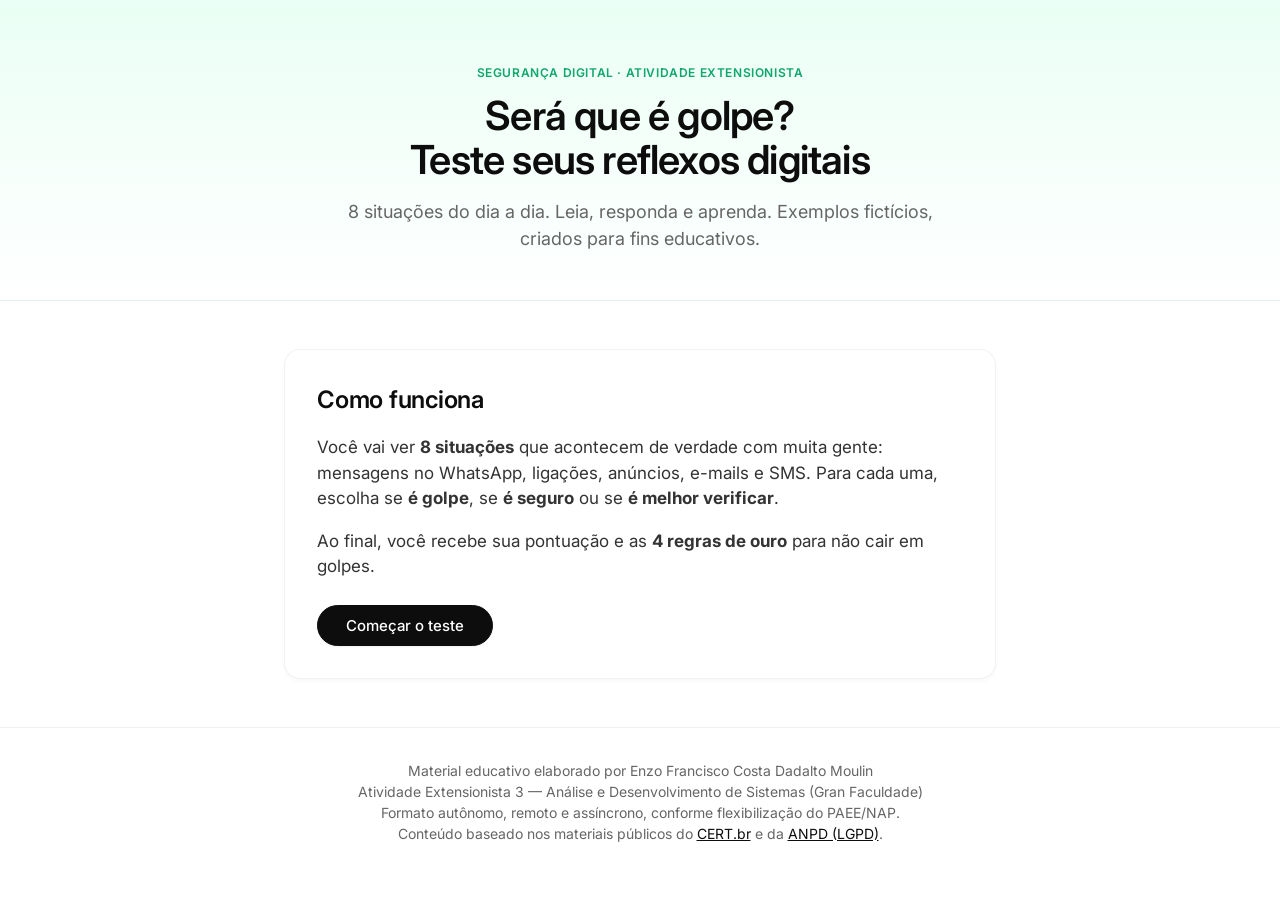
==== commit 06b08952: "Portfólio: design system Mintlify, Inter, README profissional, best score" ====
--- a/index.html
+++ b/index.html
@@ -4,30 +4,38 @@
 <meta charset="UTF-8">
 <meta name="viewport" content="width=device-width, initial-scale=1.0">
 <meta name="description" content="Quiz educativo interativo com 8 situações do dia a dia sobre golpes digitais. Atividade Extensionista 3 — ADS (Gran Faculdade).">
+<meta property="og:title" content="Será que é golpe? Teste seus reflexos digitais">
+<meta property="og:description" content="Quiz interativo com 8 situações reais sobre golpes digitais, com explicações educativas.">
+<meta property="og:type" content="website">
 <title>Será que é golpe? Teste seus reflexos digitais</title>
+<link rel="preconnect" href="https://fonts.googleapis.com">
+<link rel="preconnect" href="https://fonts.gstatic.com" crossorigin>
+<link href="https://fonts.googleapis.com/css2?family=Inter:wght@400;500;600&display=swap" rel="stylesheet">
 <link rel="stylesheet" href="styles.css">
 </head>
 <body>
-<header>
-  <div class="kicker">SEGURANÇA DIGITAL / ATIVIDADE EXTENSIONISTA</div>
-  <h1>Será que é golpe?<br>Teste seus reflexos digitais</h1>
-  <p>8 situações do dia a dia. Leia, responda e aprenda. Exemplos fictícios, criados para fins educativos.</p>
+<header class="hero">
+  <div class="hero-inner">
+    <p class="kicker">Segurança digital · Atividade extensionista</p>
+    <h1>Será que é golpe?<br>Teste seus reflexos digitais</h1>
+    <p class="sub">8 situações do dia a dia. Leia, responda e aprenda. Exemplos fictícios, criados para fins educativos.</p>
+  </div>
 </header>
-<main>
-  <div id="pcont">Pergunta 1 de 8</div>
-  <div id="barra" aria-hidden="true"><div id="preench"></div></div>
+<main class="container">
+  <p id="pcont" aria-live="polite">Pergunta 1 de 8</p>
+  <div id="barra" role="progressbar" aria-label="Progresso do teste" aria-valuemin="0" aria-valuemax="8" aria-valuenow="0"><div id="preench"></div></div>
   <section class="card" id="inicio">
-    <h2 style="margin-top:0;color:var(--navy);">Como funciona</h2>
+    <h2>Como funciona</h2>
     <p>Você vai ver <strong>8 situações</strong> que acontecem de verdade com muita gente:
     mensagens no WhatsApp, ligações, anúncios, e-mails e SMS. Para cada uma, escolha se
     <strong>é golpe</strong>, se <strong>é seguro</strong> ou se <strong>é melhor verificar</strong>.</p>
     <p>Ao final, você recebe sua pontuação e as <strong>4 regras de ouro</strong> para não cair em golpes.</p>
-    <button class="bigbtn" id="comecar">Começar o teste</button>
+    <button class="btn-primary" id="comecar">Começar o teste</button>
   </section>
   <div id="quiz" style="display:none;"></div>
   <section class="card" id="resultado" style="display:none;" aria-live="polite"></section>
 </main>
-<footer>
+<footer class="footer">
   Material educativo elaborado por Enzo Francisco Costa Dadalto Moulin<br>
   Atividade Extensionista 3 — Análise e Desenvolvimento de Sistemas (Gran Faculdade)<br>
   Formato autônomo, remoto e assíncrono, conforme flexibilização do PAEE/NAP.<br>
--- a/styles.css
+++ b/styles.css
@@ -1,66 +1,81 @@
 :root {
-  --navy: #102f43;
-  --teal: #006d77;
-  --teal-dark: #044b52;
-  --pale: #eaf5f4;
-  --ink: #203442;
-  --muted: #52616c;
+  --text: #0d0d0d;
+  --body: #333333;
+  --muted: #666666;
+  --bg: #ffffff;
+  --surface: #fafafa;
+  --border: rgba(0, 0, 0, 0.08);
+  --border-soft: rgba(0, 0, 0, 0.05);
+  --brand: #0fa76e;
+  --brand-bg: #d4fae8;
   --ok-bg: #e6f4ea;
   --ok-line: #1e7e34;
   --no-bg: #fdecea;
   --no-line: #b00020;
-  --radius: 16px;
 }
 * { box-sizing: border-box; }
 body {
-  font-family: "Segoe UI", Verdana, Arial, sans-serif;
-  background: linear-gradient(180deg, #f4faf9 0%, var(--pale) 100%);
-  color: var(--ink);
+  font-family: 'Inter', system-ui, -apple-system, 'Segoe UI', Roboto, sans-serif;
+  color: var(--body);
+  background: var(--bg);
   margin: 0; padding: 0;
-  font-size: 19px; line-height: 1.6;
+  font-size: 17px; line-height: 1.5;
 }
-header {
-  background: linear-gradient(135deg, var(--navy) 0%, var(--teal-dark) 60%, var(--teal) 100%);
-  color: #fff; padding: 40px 20px 34px; text-align: center;
+.hero {
+  background: linear-gradient(180deg, #eafff5 0%, #ffffff 100%);
+  border-bottom: 1px solid var(--border-soft);
+  text-align: center; padding: 64px 24px 48px;
 }
-header .kicker { letter-spacing: 3px; font-size: 14px; opacity: .85; }
-header h1 { margin: 10px 0 0; font-size: 2rem; line-height: 1.25; }
-header p { margin: 10px auto 0; font-size: 17px; max-width: 640px; opacity: .92; }
-main { max-width: 760px; margin: 0 auto; padding: 20px; }
+.hero-inner { max-width: 760px; margin: 0 auto; }
+.kicker {
+  font-size: 12px; font-weight: 600; letter-spacing: 0.6px;
+  text-transform: uppercase; color: var(--brand); margin: 0 0 12px;
+}
+.hero h1 {
+  color: var(--text); font-size: 40px; line-height: 1.1;
+  letter-spacing: -0.8px; font-weight: 600; margin: 0;
+}
+.hero .sub { color: var(--muted); font-size: 18px; margin: 16px auto 0; max-width: 620px; }
+.container { max-width: 760px; margin: 0 auto; padding: 24px; }
 .card {
-  background: #fff; border: 1px solid #d3dedf; border-radius: var(--radius);
-  padding: 28px; margin: 18px 0; box-shadow: 0 4px 18px rgba(16, 47, 67, .08);
+  background: #fff; border: 1px solid var(--border-soft); border-radius: 16px;
+  padding: 32px; margin: 24px 0; box-shadow: rgba(0, 0, 0, 0.03) 0 2px 4px;
 }
+.card h2 { color: var(--text); font-size: 24px; letter-spacing: -0.24px; font-weight: 600; margin: 0 0 12px; }
 .qnum {
-  display: inline-block; color: #fff; background: var(--teal);
-  font-weight: bold; font-size: 15px; border-radius: 999px; padding: 4px 14px; margin-bottom: 6px;
+  display: inline-block; background: var(--brand-bg); color: var(--brand);
+  font-size: 13px; font-weight: 500; border-radius: 9999px; padding: 4px 12px; margin-bottom: 8px;
 }
 button {
-  font-size: 18px; padding: 13px 20px; margin: 8px 8px 0 0; border-radius: 999px;
-  border: 2px solid var(--teal); background: #fff; color: var(--teal); cursor: pointer;
-  transition: transform .12s ease, background .12s ease, color .12s ease;
+  font-family: inherit; font-size: 15px; font-weight: 500; padding: 8px 24px;
+  margin: 8px 8px 0 0; border-radius: 9999px; cursor: pointer;
+  border: 1px solid var(--border); background: #fff; color: var(--text);
+  box-shadow: rgba(0, 0, 0, 0.06) 0 1px 2px;
 }
-button:hover, button:focus { background: var(--teal); color: #fff; outline: 3px solid #ffb703; transform: translateY(-1px); }
-button:disabled { opacity: .55; cursor: default; transform: none; }
-button:disabled:hover { background: #fff; color: var(--teal); outline: none; }
-.bigbtn { background: var(--teal); color: #fff; font-weight: bold; padding: 15px 30px; }
+button:hover, button:focus-visible { border-color: var(--brand); color: var(--brand); outline: 2px solid var(--brand); outline-offset: 2px; }
+button:disabled { opacity: 0.55; cursor: default; }
+.btn-primary { background: var(--text); color: #fff; border-color: var(--text); padding: 10px 28px; }
+.btn-primary:hover, .btn-primary:focus-visible { background: #000; color: #fff; border-color: #000; opacity: 0.9; }
 .feed { display: none; margin-top: 16px; padding: 16px 18px; border-radius: 12px; }
-.feed.ok { display: block; background: var(--ok-bg); border: 2px solid var(--ok-line); }
-.feed.no { display: block; background: var(--no-bg); border: 2px solid var(--no-line); }
-#pcont { display: none; color: var(--teal); font-weight: bold; margin: 10px 0 0; }
-#barra { height: 12px; background: #d3dedf; border-radius: 8px; margin: 8px 0 0; overflow: hidden; display: none; }
-#barra > div { height: 100%; width: 0; background: linear-gradient(90deg, var(--teal), #2aa198); border-radius: 8px; transition: width .3s ease; }
+.feed.ok { display: block; background: var(--ok-bg); border: 1px solid var(--ok-line); }
+.feed.no { display: block; background: var(--no-bg); border: 1px solid var(--no-line); }
+#pcont { display: none; font-size: 14px; font-weight: 500; color: var(--muted); margin: 8px 0 0; }
+#barra { height: 8px; background: #f0f0f0; border-radius: 9999px; margin: 8px 0 0; overflow: hidden; display: none; }
+#barra > div { height: 100%; width: 0; background: var(--brand); border-radius: 9999px; transition: width 0.3s ease; }
 .score {
-  display: inline-block; font-size: 2.2rem; font-weight: bold; color: #fff;
-  background: linear-gradient(135deg, var(--teal), var(--navy));
-  border-radius: 50%; width: 110px; height: 110px; line-height: 110px; text-align: center;
+  display: inline-flex; align-items: center; justify-content: center;
+  font-size: 28px; font-weight: 600; color: var(--text);
+  background: var(--brand-bg); border-radius: 50%;
+  width: 110px; height: 110px; text-align: center;
 }
-#copiado { display: none; color: var(--teal); font-weight: bold; }
-footer { text-align: center; font-size: 15px; color: var(--muted); padding: 28px 16px 34px; }
-a { color: var(--teal); }
-@media (max-width: 520px) {
-  body { font-size: 17px; }
-  header h1 { font-size: 1.6rem; }
-  .card { padding: 20px; }
+#copiado { display: none; color: var(--brand); font-weight: 500; }
+#best { font-size: 14px; color: var(--muted); }
+.footer { text-align: center; font-size: 14px; color: var(--muted); padding: 32px 24px 48px; border-top: 1px solid var(--border-soft); }
+a { color: var(--text); }
+a:hover { color: var(--brand); }
+@media (max-width: 640px) {
+  .hero { padding: 48px 20px 36px; }
+  .hero h1 { font-size: 32px; }
+  .card { padding: 24px; }
   button { width: 100%; margin-right: 0; }
 }
